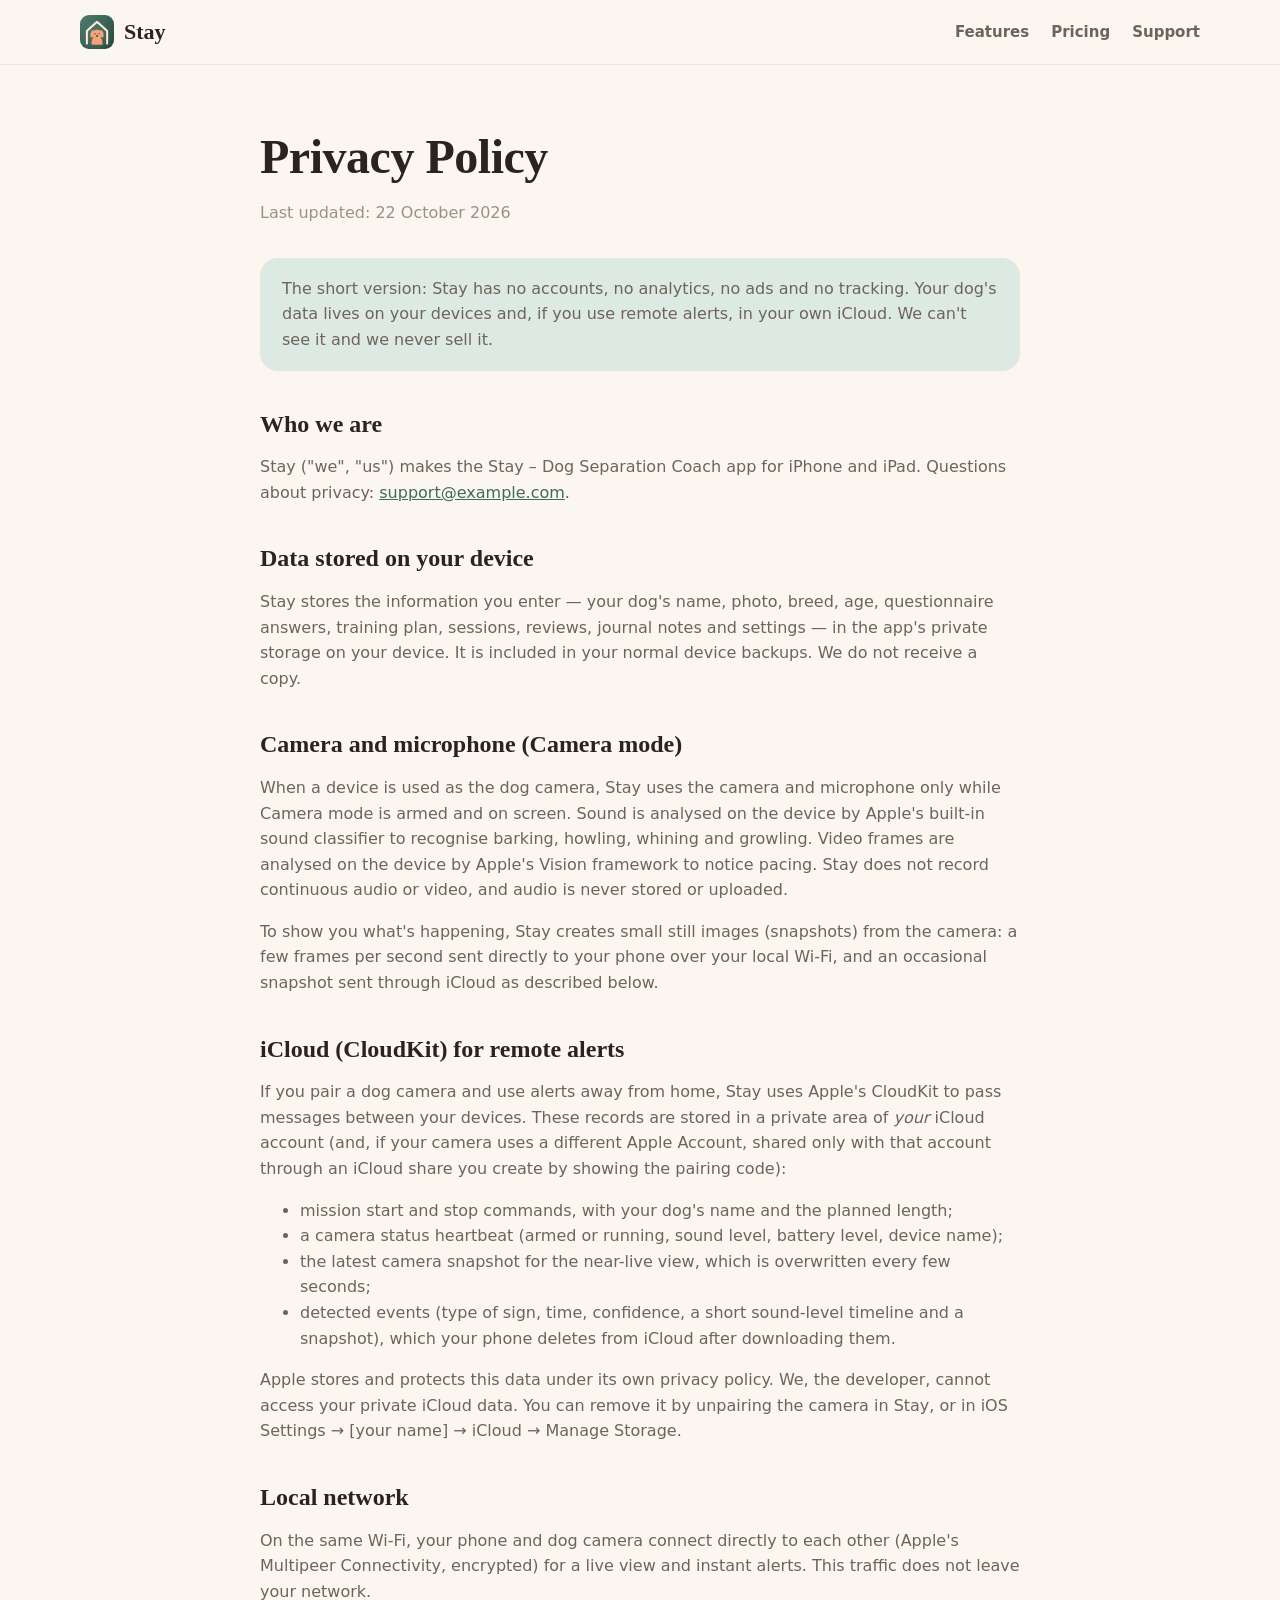
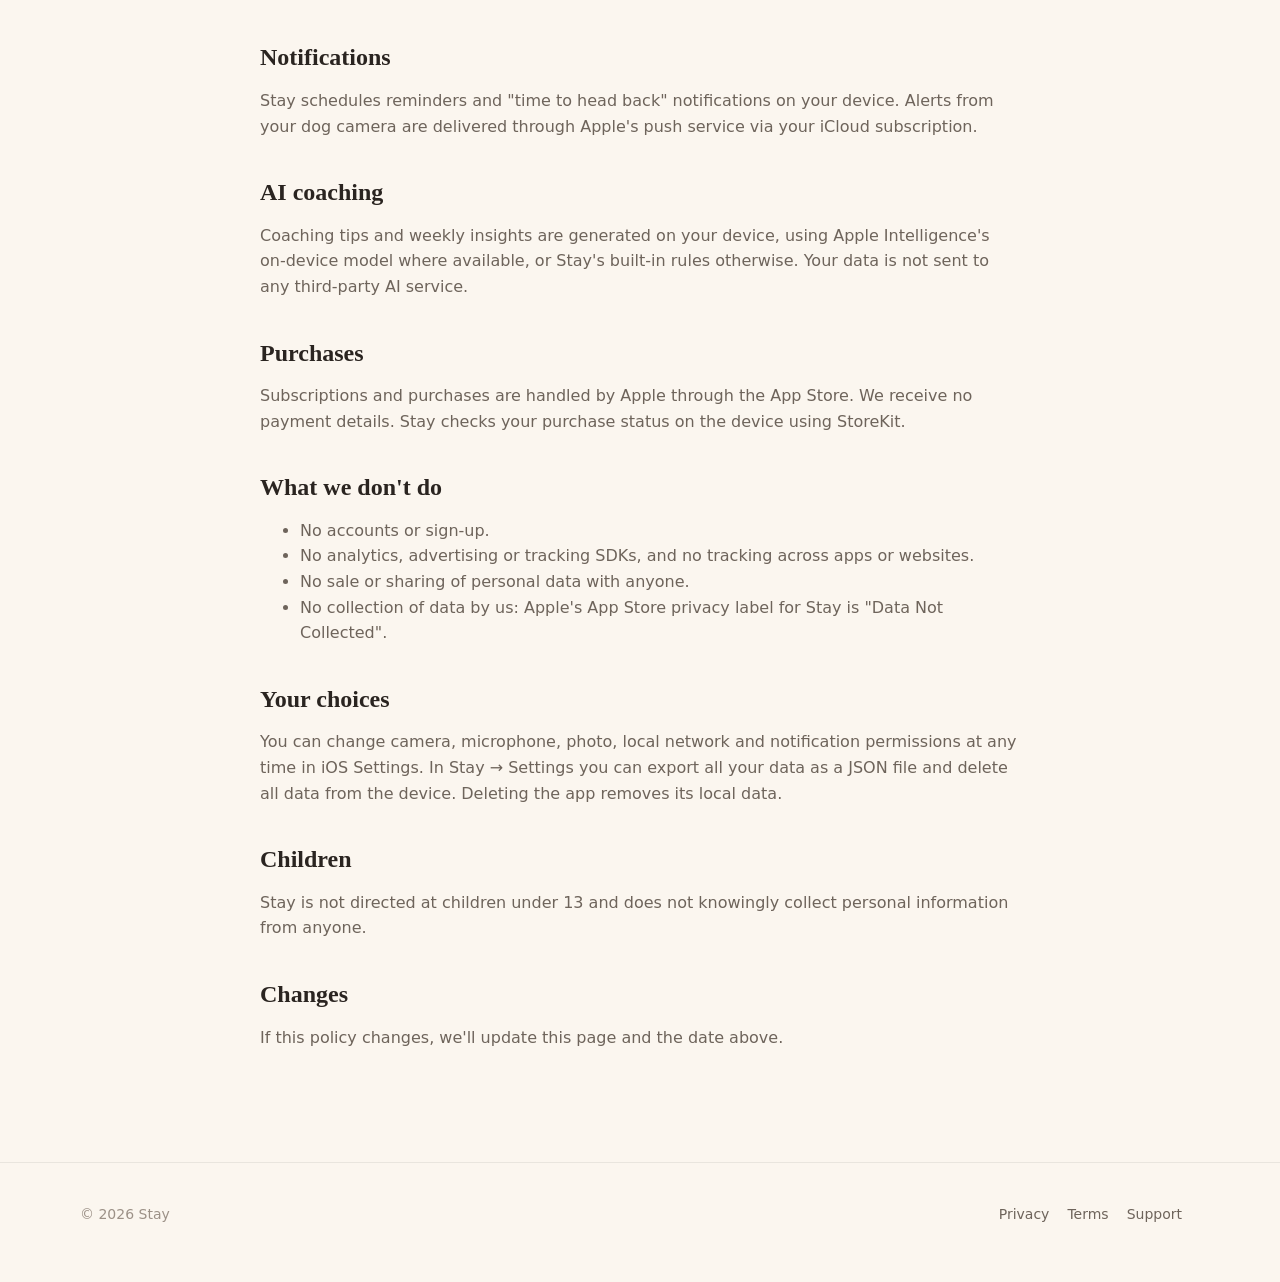
==== website/privacy.html @ cfc8e320 "Add website, README, tests, iCloud cleanup on unpair Co-Authored-By: Claude Opus 5.5 (1M context) <n" ====
<!doctype html>
<html lang="en">
<head>
  <meta charset="utf-8">
  <meta name="viewport" content="width=device-width, initial-scale=1">
  <title>Privacy Policy · Stay</title>
  <link rel="icon" href="assets/favicon-64.png">
  <link rel="stylesheet" href="assets/style.css">
</head>
<body>
  <header class="nav"><div class="wrap"><a class="brand" href="index.html"><img src="assets/icon-512.png" alt="">Stay</a><nav><a href="index.html#features" class="hide-sm">Features</a><a href="index.html#pricing" class="hide-sm">Pricing</a><a href="support.html">Support</a></nav></div></header>
  <main class="wrap doc">
    <h1>Privacy Policy</h1>
    <p class="updated">Last updated: 22 October 2026</p>
    <p class="callout">The short version: Stay has no accounts, no analytics, no ads and no tracking. Your dog's data lives on your devices and, if you use remote alerts, in your own iCloud. We can't see it and we never sell it.</p>

    <h2>Who we are</h2>
    <p>Stay ("we", "us") makes the Stay – Dog Separation Coach app for iPhone and iPad. Questions about privacy: <a href="mailto:support@example.com">support@example.com</a>.</p>

    <h2>Data stored on your device</h2>
    <p>Stay stores the information you enter — your dog's name, photo, breed, age, questionnaire answers, training plan, sessions, reviews, journal notes and settings — in the app's private storage on your device. It is included in your normal device backups. We do not receive a copy.</p>

    <h2>Camera and microphone (Camera mode)</h2>
    <p>When a device is used as the dog camera, Stay uses the camera and microphone only while Camera mode is armed and on screen. Sound is analysed on the device by Apple's built-in sound classifier to recognise barking, howling, whining and growling. Video frames are analysed on the device by Apple's Vision framework to notice pacing. Stay does not record continuous audio or video, and audio is never stored or uploaded.</p>
    <p>To show you what's happening, Stay creates small still images (snapshots) from the camera: a few frames per second sent directly to your phone over your local Wi-Fi, and an occasional snapshot sent through iCloud as described below.</p>

    <h2>iCloud (CloudKit) for remote alerts</h2>
    <p>If you pair a dog camera and use alerts away from home, Stay uses Apple's CloudKit to pass messages between your devices. These records are stored in a private area of <em>your</em> iCloud account (and, if your camera uses a different Apple Account, shared only with that account through an iCloud share you create by showing the pairing code):</p>
    <ul>
      <li>mission start and stop commands, with your dog's name and the planned length;</li>
      <li>a camera status heartbeat (armed or running, sound level, battery level, device name);</li>
      <li>the latest camera snapshot for the near-live view, which is overwritten every few seconds;</li>
      <li>detected events (type of sign, time, confidence, a short sound-level timeline and a snapshot), which your phone deletes from iCloud after downloading them.</li>
    </ul>
    <p>Apple stores and protects this data under its own privacy policy. We, the developer, cannot access your private iCloud data. You can remove it by unpairing the camera in Stay, or in iOS Settings → [your name] → iCloud → Manage Storage.</p>

    <h2>Local network</h2>
    <p>On the same Wi-Fi, your phone and dog camera connect directly to each other (Apple's Multipeer Connectivity, encrypted) for a live view and instant alerts. This traffic does not leave your network.</p>

    <h2>Notifications</h2>
    <p>Stay schedules reminders and "time to head back" notifications on your device. Alerts from your dog camera are delivered through Apple's push service via your iCloud subscription.</p>

    <h2>AI coaching</h2>
    <p>Coaching tips and weekly insights are generated on your device, using Apple Intelligence's on-device model where available, or Stay's built-in rules otherwise. Your data is not sent to any third-party AI service.</p>

    <h2>Purchases</h2>
    <p>Subscriptions and purchases are handled by Apple through the App Store. We receive no payment details. Stay checks your purchase status on the device using StoreKit.</p>

    <h2>What we don't do</h2>
    <ul>
      <li>No accounts or sign-up.</li>
      <li>No analytics, advertising or tracking SDKs, and no tracking across apps or websites.</li>
      <li>No sale or sharing of personal data with anyone.</li>
      <li>No collection of data by us: Apple's App Store privacy label for Stay is "Data Not Collected".</li>
    </ul>

    <h2>Your choices</h2>
    <p>You can change camera, microphone, photo, local network and notification permissions at any time in iOS Settings. In Stay → Settings you can export all your data as a JSON file and delete all data from the device. Deleting the app removes its local data.</p>

    <h2>Children</h2>
    <p>Stay is not directed at children under 13 and does not knowingly collect personal information from anyone.</p>

    <h2>Changes</h2>
    <p>If this policy changes, we'll update this page and the date above.</p>
  </main>
  <footer><div class="wrap"><div>© 2026 Stay</div><div><a href="privacy.html">Privacy</a><a href="terms.html">Terms</a><a href="support.html">Support</a></div></div></footer>
</body>
</html>
---- website/assets/style.css ----
:root {
  --ink: #2a2420;
  --ink-2: #6e645b;
  --ink-3: #9c9187;
  --canvas: #fbf6ef;
  --surface: #ffffff;
  --raised: #f4ece1;
  --sage: #3f6b5e;
  --sage-deep: #24443b;
  --sage-soft: #dde9e3;
  --apricot: #e07f52;
  --apricot-soft: #fbe3d4;
  --cream: #fbf3e6;
  --line: rgba(0, 0, 0, 0.07);
  --radius: 24px;
  --serif: "New York", "Iowan Old Style", "Palatino Linotype", Georgia, serif;
  --sans: ui-rounded, "SF Pro Rounded", -apple-system, BlinkMacSystemFont, "Segoe UI", system-ui, sans-serif;
}

@media (prefers-color-scheme: dark) {
  :root {
    --ink: #f4ede4;
    --ink-2: #b9aea2;
    --ink-3: #857b71;
    --canvas: #14120f;
    --surface: #211d19;
    --raised: #2b2621;
    --sage: #86b9a8;
    --sage-soft: #23352f;
    --apricot: #f2a477;
    --apricot-soft: #3b2a20;
    --line: rgba(255, 255, 255, 0.1);
  }
}

* { box-sizing: border-box; }
html { scroll-behavior: smooth; }
body {
  margin: 0;
  font-family: var(--sans);
  color: var(--ink);
  background: var(--canvas);
  line-height: 1.6;
  -webkit-font-smoothing: antialiased;
}
img { max-width: 100%; display: block; }
a { color: var(--sage); }
.wrap { width: min(1120px, 100% - 40px); margin: 0 auto; }

/* Nav */
.nav { position: sticky; top: 0; z-index: 10; backdrop-filter: saturate(1.4) blur(16px); background: color-mix(in srgb, var(--canvas) 82%, transparent); border-bottom: 1px solid var(--line); }
.nav .wrap { display: flex; align-items: center; justify-content: space-between; height: 64px; }
.brand { display: flex; align-items: center; gap: 10px; text-decoration: none; color: var(--ink); font-family: var(--serif); font-size: 22px; font-weight: 600; }
.brand img { width: 34px; height: 34px; border-radius: 9px; }
.nav nav { display: flex; gap: 22px; }
.nav nav a { color: var(--ink-2); text-decoration: none; font-weight: 600; font-size: 15px; }
.nav nav a:hover { color: var(--ink); }
@media (max-width: 640px) { .nav nav a.hide-sm { display: none; } }

/* Buttons */
.btn { display: inline-flex; align-items: center; gap: 8px; padding: 14px 24px; border-radius: 999px; font-weight: 700; text-decoration: none; transition: transform .15s ease; }
.btn:hover { transform: translateY(-1px); }
.btn-primary { background: var(--apricot); color: #fff; }
.btn-ghost { background: rgba(255,255,255,.12); color: var(--cream); border: 1px solid rgba(255,255,255,.25); }

/* Hero */
.hero { background: linear-gradient(135deg, #4f8070, #1f3a32); color: var(--cream); position: relative; overflow: hidden; }
.hero::after { content: ""; position: absolute; width: 640px; height: 640px; right: -160px; top: -220px; background: radial-gradient(circle, rgba(246,180,138,.35), transparent 65%); }
.hero .wrap { display: grid; grid-template-columns: 1.15fr .85fr; gap: 48px; align-items: center; padding: 96px 0 104px; position: relative; z-index: 1; }
.eyebrow { text-transform: uppercase; letter-spacing: .14em; font-size: 13px; font-weight: 800; color: var(--apricot); }
.hero .eyebrow { color: #f6b48a; }
h1, h2, h3 { font-family: var(--serif); font-weight: 600; line-height: 1.15; margin: 0; }
h1 { font-size: clamp(40px, 6vw, 64px); letter-spacing: -.01em; }
h2 { font-size: clamp(30px, 4vw, 42px); }
h3 { font-size: 21px; }
.lead { font-size: 20px; opacity: .88; max-width: 34em; margin: 22px 0 32px; }
.cta-row { display: flex; gap: 12px; flex-wrap: wrap; }
.fine { font-size: 13px; opacity: .7; margin-top: 18px; }

/* Phone mock */
.phone { width: 300px; margin: 0 auto; aspect-ratio: 9 / 19.5; border-radius: 48px; background: #0c0b0a; padding: 12px; box-shadow: 0 40px 80px rgba(0,0,0,.35); }
.screen { height: 100%; border-radius: 38px; background: #fbf6ef; color: #2a2420; padding: 54px 18px 18px; display: flex; flex-direction: column; gap: 12px; overflow: hidden; }
.screen .date { font-size: 11px; font-weight: 800; letter-spacing: .1em; text-transform: uppercase; color: #6e645b; }
.screen .hi { font-family: var(--serif); font-size: 27px; font-weight: 600; }
.mission { background: linear-gradient(135deg, #4a7a6b, #24443b); color: var(--cream); border-radius: 22px; padding: 18px; }
.mission small { font-size: 10px; font-weight: 800; letter-spacing: .1em; text-transform: uppercase; opacity: .8; }
.mission strong { display: block; font-family: var(--serif); font-size: 24px; margin: 6px 0; }
.mission p { margin: 0 0 14px; font-size: 12px; opacity: .85; }
.mission span { display: block; text-align: center; background: #e07f52; border-radius: 999px; padding: 10px; font-weight: 800; font-size: 13px; }
.tiles { display: grid; grid-template-columns: 1fr 1fr; gap: 10px; }
.tile { background: #fff; border-radius: 18px; padding: 12px; font-size: 11px; color: #6e645b; border: 1px solid rgba(0,0,0,.06); }
.tile b { display: block; font-size: 20px; color: #2a2420; }
.tip { background: #fff; border-radius: 18px; padding: 12px; font-size: 11.5px; color: #6e645b; border: 1px solid rgba(0,0,0,.06); }
.tip b { color: #2a2420; display: block; font-size: 13px; margin-bottom: 2px; }

/* Sections */
section { padding: 96px 0; }
.section-head { max-width: 720px; margin-bottom: 48px; }
.section-head p { color: var(--ink-2); font-size: 18px; }
.grid-3 { display: grid; grid-template-columns: repeat(3, 1fr); gap: 20px; }
.card { background: var(--surface); border: 1px solid var(--line); border-radius: var(--radius); padding: 28px; box-shadow: 0 10px 30px rgba(0,0,0,.04); }
.card p { color: var(--ink-2); margin: 10px 0 0; }
.icon { width: 48px; height: 48px; border-radius: 15px; background: var(--sage-soft); color: var(--sage); display: grid; place-items: center; font-size: 22px; margin-bottom: 18px; }
.icon.warm { background: var(--apricot-soft); color: var(--apricot); }

.steps { counter-reset: step; display: grid; grid-template-columns: repeat(4, 1fr); gap: 20px; }
.step { position: relative; padding-top: 56px; }
.step::before { counter-increment: step; content: counter(step); position: absolute; top: 0; left: 0; width: 40px; height: 40px; border-radius: 50%; background: var(--sage); color: #fff; display: grid; place-items: center; font-weight: 800; }
.step p { color: var(--ink-2); }

.band { background: var(--raised); }

/* Pricing */
.plans { display: grid; grid-template-columns: repeat(3, 1fr); gap: 20px; }
.plan { background: var(--surface); border: 1px solid var(--line); border-radius: var(--radius); padding: 30px; display: flex; flex-direction: column; gap: 6px; }
.plan.best { border: 2px solid var(--apricot); position: relative; }
.plan .badge { position: absolute; top: -13px; left: 24px; background: var(--apricot); color: #fff; font-size: 12px; font-weight: 800; padding: 4px 12px; border-radius: 999px; }
.price { font-size: 40px; font-weight: 800; }
.price small { font-size: 16px; color: var(--ink-2); font-weight: 600; }
.plan ul { padding-left: 18px; color: var(--ink-2); margin: 14px 0 0; }
.free-note { margin-top: 26px; color: var(--ink-2); text-align: center; }

/* FAQ */
details { background: var(--surface); border: 1px solid var(--line); border-radius: 18px; padding: 20px 24px; margin-bottom: 12px; }
summary { cursor: pointer; font-weight: 700; font-size: 17px; list-style: none; display: flex; justify-content: space-between; gap: 16px; }
summary::after { content: "+"; color: var(--apricot); font-size: 22px; line-height: 1; }
details[open] summary::after { content: "–"; }
details p { color: var(--ink-2); margin: 12px 0 0; }

/* Legal pages */
.doc { max-width: 760px; padding: 64px 0 96px; }
.doc h1 { font-size: clamp(34px, 5vw, 48px); margin-bottom: 8px; }
.doc h2 { font-size: 24px; margin: 40px 0 10px; }
.doc p, .doc li { color: var(--ink-2); }
.doc .updated { color: var(--ink-3); margin-bottom: 32px; }
.callout { background: var(--sage-soft); border-radius: 18px; padding: 18px 22px; color: var(--ink); }

/* Footer */
footer { border-top: 1px solid var(--line); padding: 40px 0 56px; color: var(--ink-3); font-size: 14px; }
footer .wrap { display: flex; justify-content: space-between; gap: 24px; flex-wrap: wrap; }
footer a { color: var(--ink-2); text-decoration: none; margin-right: 18px; }

@media (max-width: 900px) {
  .hero .wrap { grid-template-columns: 1fr; padding: 64px 0 72px; }
  .grid-3, .plans { grid-template-columns: 1fr; }
  .steps { grid-template-columns: 1fr 1fr; }
  section { padding: 64px 0; }
}
@media (max-width: 520px) { .steps { grid-template-columns: 1fr; } .phone { width: 260px; } }
@media (prefers-reduced-motion: reduce) { html { scroll-behavior: auto; } .btn { transition: none; } }
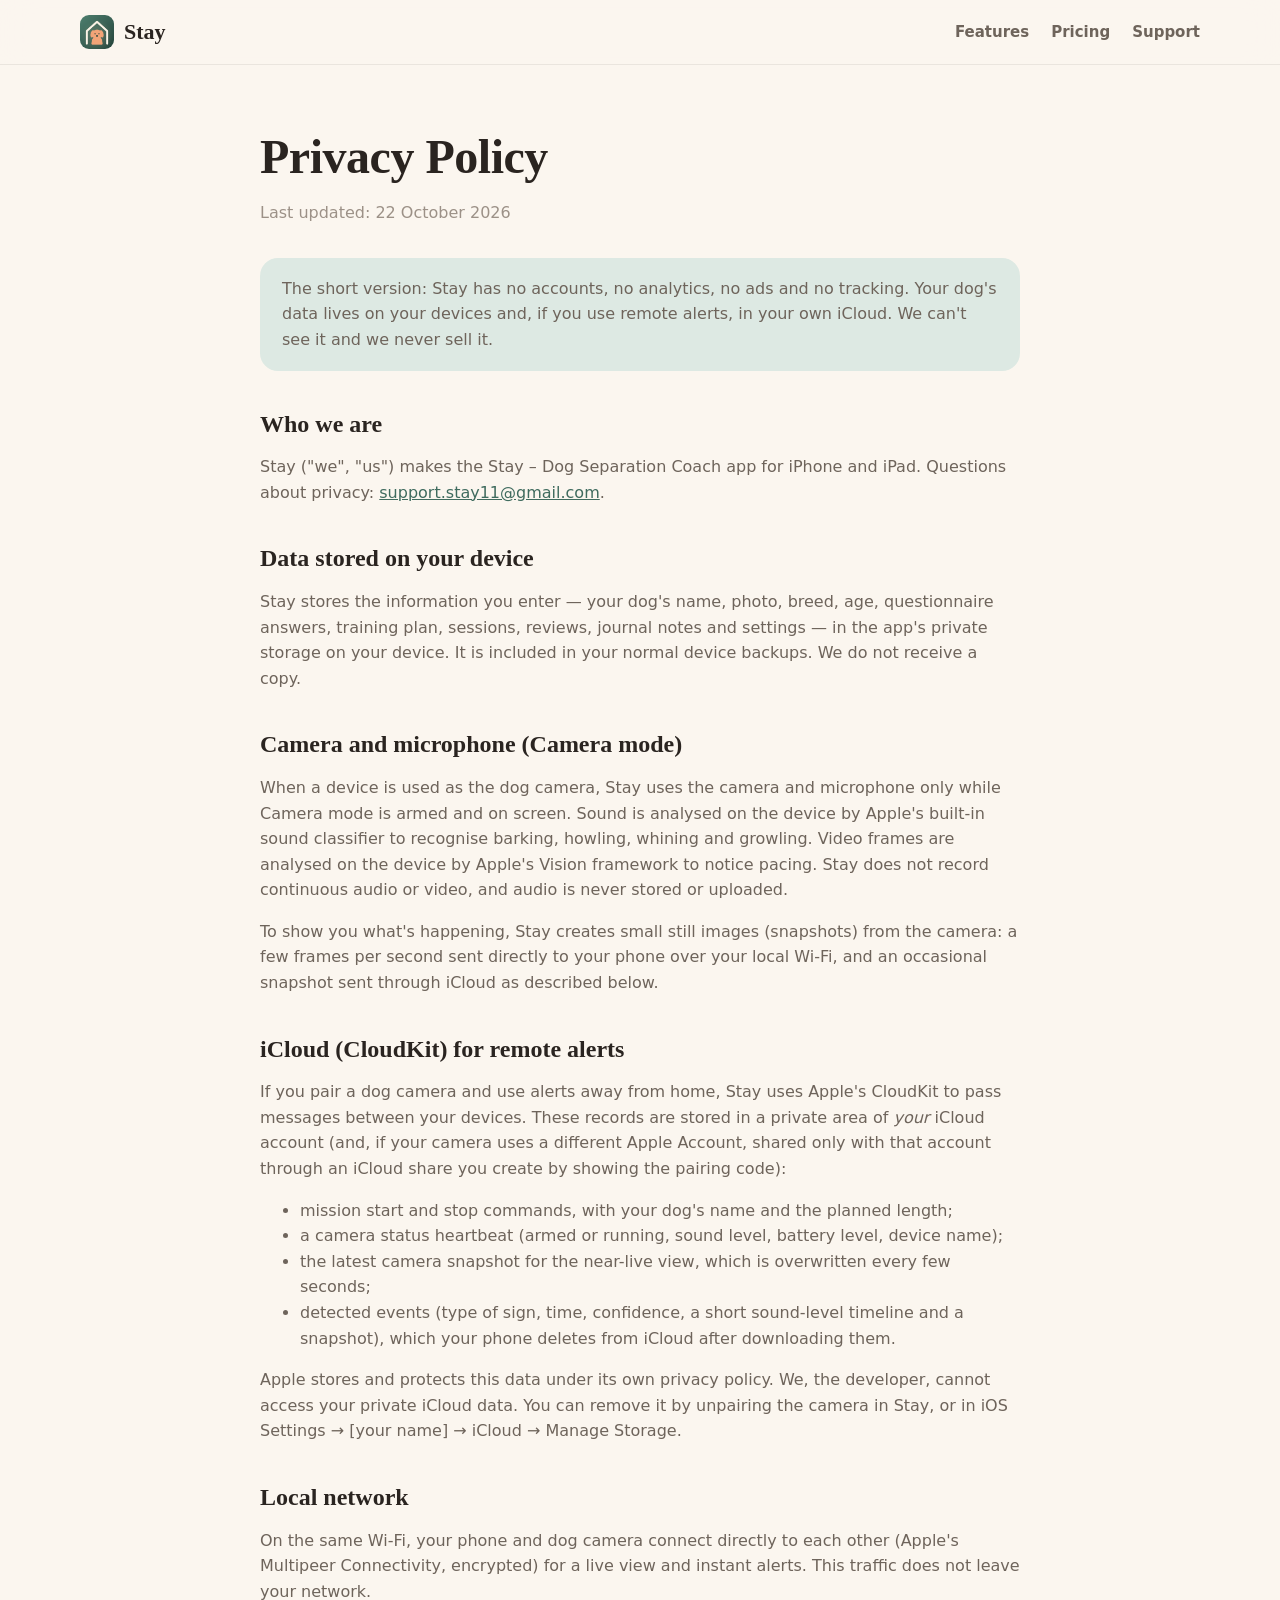
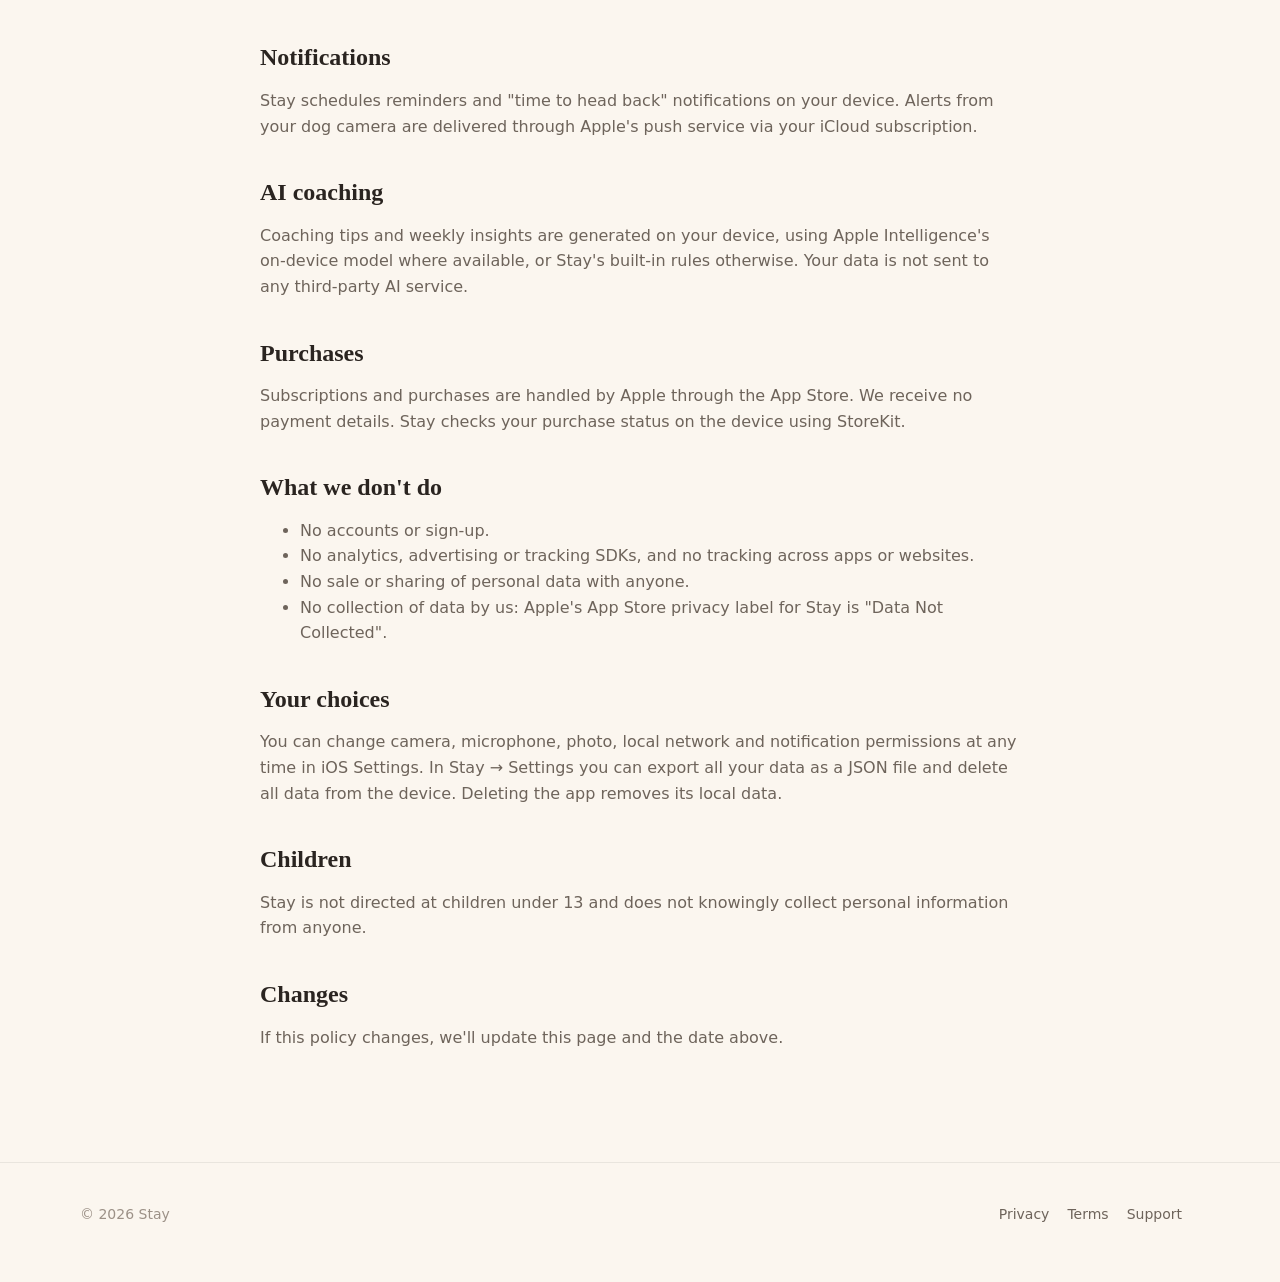
==== commit 05a4b70b: "Release config (com.vaibhavsg, team), two subscriptions, Netlify URLs and support email, iPad tab te" ====
--- a/website/privacy.html
+++ b/website/privacy.html
@@ -15,7 +15,7 @@
     <p class="callout">The short version: Stay has no accounts, no analytics, no ads and no tracking. Your dog's data lives on your devices and, if you use remote alerts, in your own iCloud. We can't see it and we never sell it.</p>
 
     <h2>Who we are</h2>
-    <p>Stay ("we", "us") makes the Stay – Dog Separation Coach app for iPhone and iPad. Questions about privacy: <a href="mailto:support@example.com">support@example.com</a>.</p>
+    <p>Stay ("we", "us") makes the Stay – Dog Separation Coach app for iPhone and iPad. Questions about privacy: <a href="mailto:support.stay11@gmail.com">support.stay11@gmail.com</a>.</p>
 
     <h2>Data stored on your device</h2>
     <p>Stay stores the information you enter — your dog's name, photo, breed, age, questionnaire answers, training plan, sessions, reviews, journal notes and settings — in the app's private storage on your device. It is included in your normal device backups. We do not receive a copy.</p>
--- a/website/assets/style.css
+++ b/website/assets/style.css
@@ -112,6 +112,7 @@
 
 /* Pricing */
 .plans { display: grid; grid-template-columns: repeat(3, 1fr); gap: 20px; }
+.plans.two { grid-template-columns: repeat(2, minmax(0, 360px)); justify-content: center; }
 .plan { background: var(--surface); border: 1px solid var(--line); border-radius: var(--radius); padding: 30px; display: flex; flex-direction: column; gap: 6px; }
 .plan.best { border: 2px solid var(--apricot); position: relative; }
 .plan .badge { position: absolute; top: -13px; left: 24px; background: var(--apricot); color: #fff; font-size: 12px; font-weight: 800; padding: 4px 12px; border-radius: 999px; }
